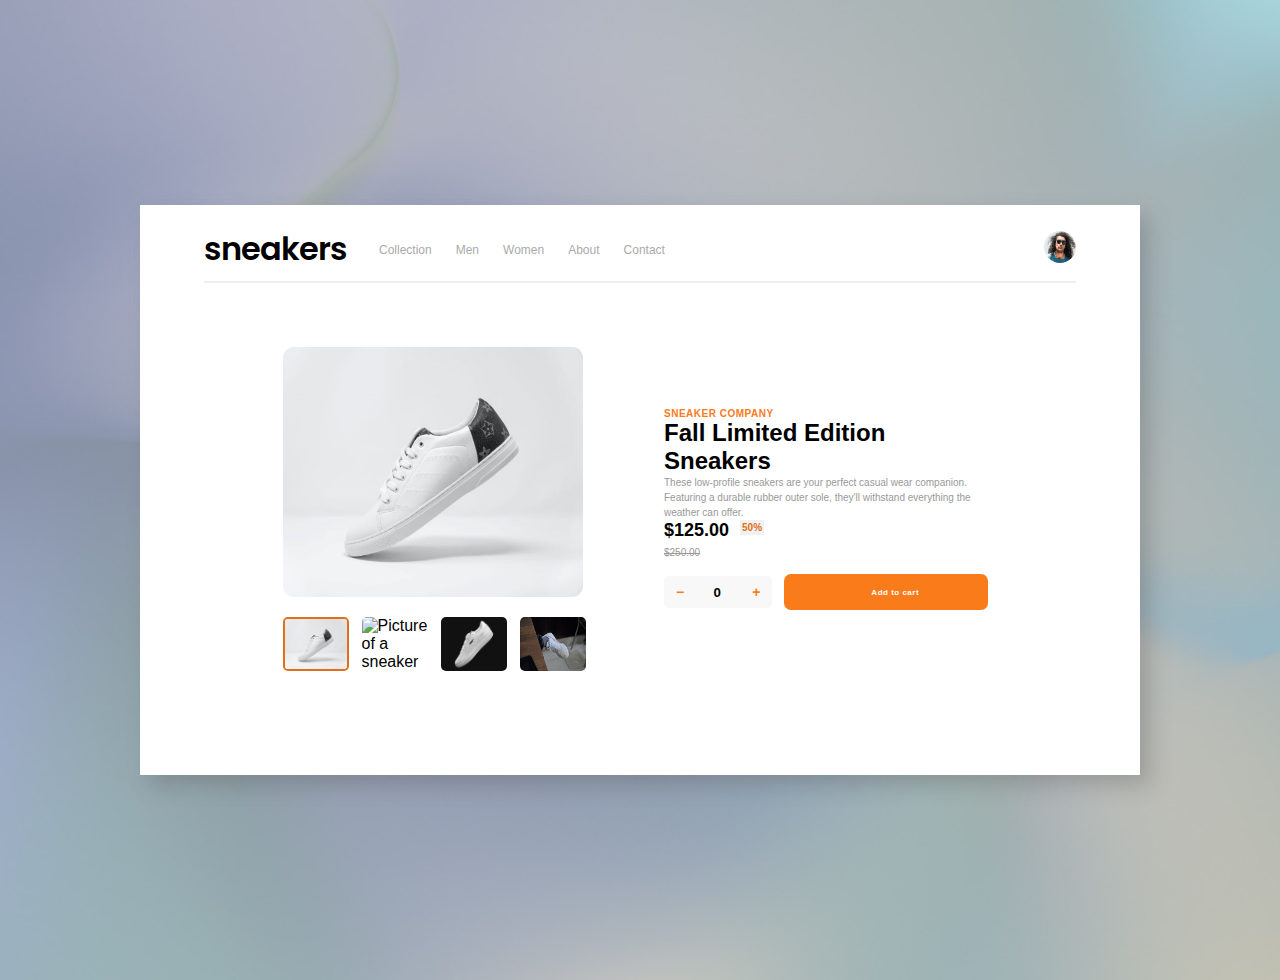
==== index.html @ 565fa470 "Initial commit" ====
<!DOCTYPE html>
<html lang="en">
  <head>
    <meta charset="UTF-8" />
    <meta http-equiv="X-UA-Compatible" content="IE=edge" />
    <meta name="viewport" content="width=device-width, initial-scale=1.0" />
    <link rel="preconnect" href="https://fonts.googleapis.com" />
    <link rel="preconnect" href="https://fonts.gstatic.com" crossorigin />
    <link
      href="https://fonts.googleapis.com/css2?family=Poppins:wght@600;700&display=swap"
      rel="stylesheet"
    />
    <link rel="stylesheet" href="style.css" />
    <title>Full Limited Edition Sneakers</title>
  </head>

  <body>
    <div class="container">
      <nav class="nav-bar">
        <h1 class="nav-bar-header">sneakers</h1>
        <ul class="nav-bar-list toggle">
          <li><a class="nav-bar-links" href="#">Collection</a></li>
          <li><a class="nav-bar-links" href="#">Men</a></li>
          <li><a class="nav-bar-links" href="#">Women</a></li>
          <li><a class="nav-bar-links" href="#">About</a></li>
          <li><a class="nav-bar-links" href="#">Contact</a></li>
        </ul>
        <div class="flex">
        <ion-icon class="nav-bar-icon" name="cart-outline"></ion-icon>
        
        <img
          src="tyler-nix-portrait.jpg"
          alt="Portait picture of Tyler Nix"
          class="nav-bar-img"
        /></div>
        <svg xmlns="http://www.w3.org/2000/svg" class="menu-btn" fill="none" viewBox="0 0 24 24" stroke="currentColor" stroke-width="2">
          <path stroke-linecap="round" stroke-linejoin="round" d="M4 6h16M4 12h16M4 18h16" />
        </svg>
      </nav>
      <main class="main-section">
        <div>
          <div class="main-images">
            <img
              src="sneaker-1.jpg"
              alt="Picture of a sneaker"
              class="main-img main-sneaker-one"
            />
            <img
              src="sneaker-2.jpg"
              alt="Picture of a sneaker"
              class="main-img main-sneaker-two hidden"
            />
            <img
              src="sneaker-3.jpg"
              alt="Picture of a sneaker"
              class="main-img main-sneaker-three hidden"
            />
            <img
              src="sneaker-4.jpg"
              alt="Picture of a sneaker"
              class="main-img main-sneaker-four hidden"
            />

            <button class="btn main-btn-left">
              <ion-icon
                class="chevron-icon"
                name="chevron-back-outline"
              ></ion-icon>
            </button>
            <button class="btn main-btn-right">
              <ion-icon
                class="chevron-icon"
                name="chevron-forward-outline"
              ></ion-icon>
            </button>
          </div>
          <div class="modal-images">
            <img
              src="sneaker-1.jpg"
              alt="Picture of a sneaker"
              class="modal-img sneaker-one active"
            />

            <img
              src="sneaker-2.jpg"
              alt="Picture of a sneaker"
              class="modal-img sneaker-two"
            />

            <img
              src="sneaker-3.jpg"
              alt="Picture of a sneaker"
              class="modal-img sneaker-three"
            />

            <img
              src="sneaker-4.jpg"
              alt="Picture of a sneaker"
              class="modal-img sneaker-four"
            />
          </div>
        </div>
        <div class="main-product-info">
          <h3 class="tertiary-heading">Sneaker company</h3>
          <h2 class="secondary-heading">
            Fall Limited Edition<br />
            Sneakers
          </h2>
          <p class="product-info">
            These low-profile sneakers are your perfect casual wear companion.
            Featuring a durable rubber outer sole, they'll withstand everything
            the weather can offer.
          </p>
          <div class="price-container">
            <span class="price">$125.00</span>
            <p class="old-price">$250.00</p>
          </div>
          <div class="center-elements">
            <div class="quantity-section">
              <button class="btns-up-down down">&#8722;</button
              ><input type="number" value="0" class="quantity"></input>
              <button class="btns-up-down up">&plus;</button>
            </div>
            <div class="cta-div">
              <a href="checkout.html" class="cta-btn"
                ><ion-icon class="cta-icon" name="cart-outline"></ion-icon>
                <span>Add to cart</span></a
              >
            </div>
          </div>
        </div>
        <div class="modal hidden">
          <div class="primary-img-container">
            <img
              name="slider"
              src="sneaker-1.jpg"
              alt="Picture of a sneaker"
              class="img-primary"
            />
            <button class="btn btn-left">
              <ion-icon
                class="chevron-icon"
                name="chevron-back-outline"
              ></ion-icon>
            </button>
            <button class="btn btn-right">
              <ion-icon
                class="chevron-icon"
                name="chevron-forward-outline"
              ></ion-icon>
            </button>
          </div>
          <div class="secondary-img-container">
            <img
              src="sneaker-1.jpg"
              alt="Picture of a sneaker"
              class="img-secondary"
            />
            <img
              src="sneaker-2.jpg"
              alt="Picture of a sneaker"
              class="img-secondary"
            />
            <img
              src="sneaker-3.jpg"
              alt="Picture of a sneaker"
              class="img-secondary"
            />
            <img
              src="sneaker-4.jpg"
              alt="Picture of a sneaker"
              class="img-secondary"
            />
          </div>
          <ion-icon class="close" name="close-outline"></ion-icon>
        </div>
        <div class="overlay hidden"></div>
      </main>
    </div>
    <script
      type="module"
      src="https://unpkg.com/ionicons@5.5.2/dist/ionicons/ionicons.esm.js"
    ></script>
    <script
      nomodule
      src="https://unpkg.com/ionicons@5.5.2/dist/ionicons/ionicons.js"
    ></script>
    <script src="script.js"></script>
    <script src="index.js"></script>
  </body>
</html>
---- style.css ----
* {
  box-sizing: border-box;
  margin: 0;
  padding: 0;
}

html {
  min-height: 100%;
}

body {
  min-height: 100%;
  margin: 40px;
  padding: 0;
  font-family: sans-serif;
  display: flex;
  justify-content: center;
  align-items: center;
  height: 100vh;
  background-image: url("background-img.jpg");
  background-repeat: no-repeat;
  background-size: cover;
}

.container {
  background-color: #fff;
  max-width: 1000px;
  max-height: 800px;
  /* height: 60%;
  width: 70%; */
  align-self: center;
  padding: 20px 64px 40px 64px;
  box-shadow: 10px 10px 20px rgba(88, 88, 88, 0.308);
  position: relative;
}

/* NAV-BAR */

.nav-bar {
  display: flex;
  align-items: center;
  max-width: 900px;
  margin: 0 auto;
  padding-bottom: 8px;
  border-bottom: 2px solid #f0f0f0;
}

.nav-bar-header {
  font-family: "Poppins", sans-serif;
  color: #000;
  font-weight: 600;
  letter-spacing: -1px;
  margin-right: 32px;
}

.nav-bar-list {
  display: flex;
  gap: 24px;
  list-style-type: none;
  margin-right: auto;
}

.nav-bar-links {
  text-decoration: none;
  color: #aaa;
  font-size: 12px;
}

.nav-bar-icon {
  height: 20px;
  width: 20px;
  color: #666;
}

.nav-bar-img {
  height: 32px;
  width: 32px;
  border-radius: 50%;
  margin-left: 24px;
}

.menu-btn {
  width: 24px;
  color: #666;
  display: none;
}

/* MAIN-SECTION */

/* IMAGES */

.main-section {
  display: grid;
  grid-template-columns: 1fr 1fr;
  align-items: center;
  place-items: center;
  gap: 48px;
  margin: 64px 48px;
}

.main-img {
  max-width: 300px;
  height: 250px;
  border-radius: 11px;
  margin-bottom: 16px;
}

.active {
  border: 2px solid #e16f17;
}

.modal-images {
  display: flex;
  gap: 13px;
}

.modal-img {
  max-width: 66px;
  border-radius: 5px;
}

/* PRODUCT INFO */

.main-product-info {
  margin-right: 40px;
}

.tertiary-heading {
  font-size: 10px;
  text-transform: uppercase;
  letter-spacing: 0.5px;
  color: #fa7b1a;
}

.secondary-heading {
  margin-top: 0;
}

.product-info {
  font-size: 10px;
  line-height: 1.5;
  color: #999;
}

.price {
  font-weight: bolder;
  font-size: 18px;
  position: relative;
}

.price::after {
  content: "50%";
  position: absolute;
  top: 0;
  right: -35px;
  font-size: 10px;
  padding: 2px;
  background-color: #f1f1f1;
  color: #e16f17;
}

.old-price {
  color: #999;
  font-size: 10px;
  text-decoration: line-through;
  margin: 6px 0 16px;
}

.quantity-section {
  display: inline-block;
  background-color: #f8f8f8;
  border-radius: 5px;
  overflow: hidden;
}

.btns-up-down {
  border: none;
  background-color: #f8f8f8;
  width: 32px;
  height: 32px;
  color: #fa7b1a;
  font-weight: bold;
  font-size: 14px;
  cursor: pointer;
}

.quantity {
  width: 40px;
  text-align: right;
  font-weight: bold;
  border: none;
  background-color: #f8f8f8;
}

.center-elements {
  display: flex;
  align-items: center;
  gap: 12px;
  flex-grow: 0;
  flex-shrink: 0;
}

.cta-btn {
  padding: 12px 0;
  background-color: #fa7b1a;
  color: #fff;
  text-decoration: none;
  font-size: 8px;
  font-weight: bold;
  text-align: center;
  letter-spacing: 0.5px;
  border-radius: 7px;
  display: flex;
  align-items: center;
  justify-content: center;
  gap: 6px;
}

.cta-icon {
  width: 12px;
  height: 12px;
}

.cta-div {
  max-width: 100%;
  flex-grow: 1;
  flex-shrink: 1;
}

.main-btn-right {
  display: none;
}

.main-btn-left {
  display: none;
}

/* MODAL */

.modal {
  position: absolute;
  z-index: 10;
}

.primary-img-container {
  position: relative;
}

.img-primary {
  width: 375px;
  border-radius: 11px;
}

.btn {
  height: 30px;
  width: 30px;
  background-color: #f1f1f1;
  position: absolute;
  border: none;
  border-radius: 50%;
  cursor: pointer;
  box-shadow: 0 0 2px 2px rgba(0, 0, 0, 0.61);
}

.btn-right {
  top: 50%;
  right: 0;
  transform: translate(50%, -50%);
}

.btn-left {
  top: 50%;
  left: 0;
  transform: translate(-50%, -50%);
}

.chevron-icon {
  height: 16px;
  width: 16px;
  padding: 4px;
}

.secondary-img-container {
  display: flex;
  justify-content: space-around;
  margin-top: 16px;
}

.img-secondary {
  width: 65px;
  height: 65px;
  border-radius: 7px;
}

.overlay {
  position: absolute;
  top: 0;
  left: 0;
  width: 100%;
  height: 100%;
  background-color: rgba(0, 0, 0, 0.8);
  z-index: 5;
}

.close {
  position: absolute;
  top: -30px;
  right: 0;
  color: #fff;
  height: 24px;
  width: 24px;
  cursor: pointer;
}

.hidden {
  display: none !important;
}

/* CHECKOUT */

.main-checkout {
  margin: 30px;
  font-size: 24px;
  display: flex;
  flex-direction: column;
  gap: 16px;
}

@media (max-width: 900px) {
  .main-section {
    gap: 32px;
    margin: 48px 24px;
  }

  .main-img {
    max-width: 250px;
  }

  .modal-images {
    gap: 16px;
  }

  .modal-img {
    max-width: 50px;
  }

  .tertiary-heading {
    font-size: 8px;
  }

  .secondary-heading {
    font-size: 20px;
    margin-bottom: 10px;
  }

  .quantity {
    display: inline-block;
    padding: 4px 8px;
    font-size: 12px;
    font-weight: bold;
  }
}

@media (max-width: 770px) {
  body {
    height: auto;
  }

  .nav-bar {
    display: flex;
    align-items: center;
    justify-content: space-between;
    max-width: 100%;
    margin: 0 auto;
    padding-bottom: 8px;
    border-bottom: none;
    position: relative;
  }

  .nav-bar-header {
    font-family: "Poppins", sans-serif;
    color: #000;
    font-weight: 600;
    letter-spacing: -1px;
    margin-left: 50px;
  }

  .nav-bar-list {
    position: absolute;
    top: 40px;
    height: 260px;
    width: 100%;
    background-color: #e16f17;
    opacity: 0.9;
    z-index: 1000;
    display: flex;
    flex-direction: column;
    align-items: center;
    justify-content: center;
  }

  .nav-bar-links {
    color: #fff;
    font-size: 18px;
  }

  .toggle {
    display: none;
  }

  .nav-bar-icon {
    height: 20px;
    width: 20px;
    color: #666;
  }

  .nav-bar-img {
    height: 32px;
    width: 32px;
    border-radius: 50%;
    margin-left: 24px;
    margin-right: 20px;
  }

  .menu-btn {
    display: block;
    position: absolute;
    top: 50%;
    left: 20px;
    transform: translateY(-50%);
  }

  .flex {
    display: flex;
    align-items: center;
  }

  .container {
    background-color: #fff;
    max-width: 1000px;
    max-height: 900px;
    /* height: 60%;
    width: 70%; */
    align-self: center;
    padding: 0;
    box-shadow: 10px 10px 20px rgba(88, 88, 88, 0.308);
    position: relative;
  }
  .main-section {
    display: grid;
    grid-template-columns: 1fr;
    align-items: center;
    place-items: center;
    gap: 0;
    margin: 0 0 64px 0;
  }

  .main-img {
    max-width: 100%;
    border-radius: 0;
    margin-bottom: 16px;
  }

  .modal-images {
    display: none;
  }

  .main-images {
    position: relative;
  }

  .main-btn-left {
    display: block;
    top: 0;
    left: 0;
    top: 50%;
    transform: translate(50%, -50%);
    background-color: #fff;
    box-shadow: 0 0 5px rgba(0, 0, 0, 0.5);
  }

  .main-btn-right {
    display: block;
    top: 0;
    right: 0;
    top: 50%;
    transform: translate(-50%, -50%);
    background-color: #fff;
    box-shadow: 0 0 5px rgba(0, 0, 0, 0.5);
  }

  .main-product-info {
    margin: 0 20px;
  }

  .tertiary-heading {
    font-size: 12px;
  }

  .secondary-heading {
    font-size: 26px;
  }

  .product-info {
    font-size: 14px;
    line-height: 2;
  }

  .price-container {
    display: flex;
    align-items: center;
    margin-bottom: 16px;
  }

  .price {
    font-weight: bold;
    font-size: 24px;
    margin-right: auto;
  }

  .price::after {
    top: 50%;
    right: -50px;
    font-size: 14px;
    padding: 4px;
    transform: translateY(-50%);
  }

  .old-price {
    font-size: 16px;
    margin: 0;
  }

  .quantity-section {
    display: flex;
    align-items: center;
    justify-content: space-between;
    padding: 8px;
    border-radius: 7px;
  }

  .btns-up-down {
    font-size: 20px;
  }

  .quantity {
    padding: 0;
    font-size: 16px;
  }

  .center-elements {
    display: flex;
    flex-direction: column;
    align-items: stretch;
    gap: 16px;
    flex-shrink: 1;
  }

  .cta-btn {
    padding: 14px 0;
    font-size: 12px;
    border-radius: 9px;
    gap: 12px;
  }

  .cta-icon {
    width: 18px;
    height: 18px;
  }

  .cta-div {
    max-width: 100%;
    flex-grow: 0;
    flex-shrink: 1;
  }
}
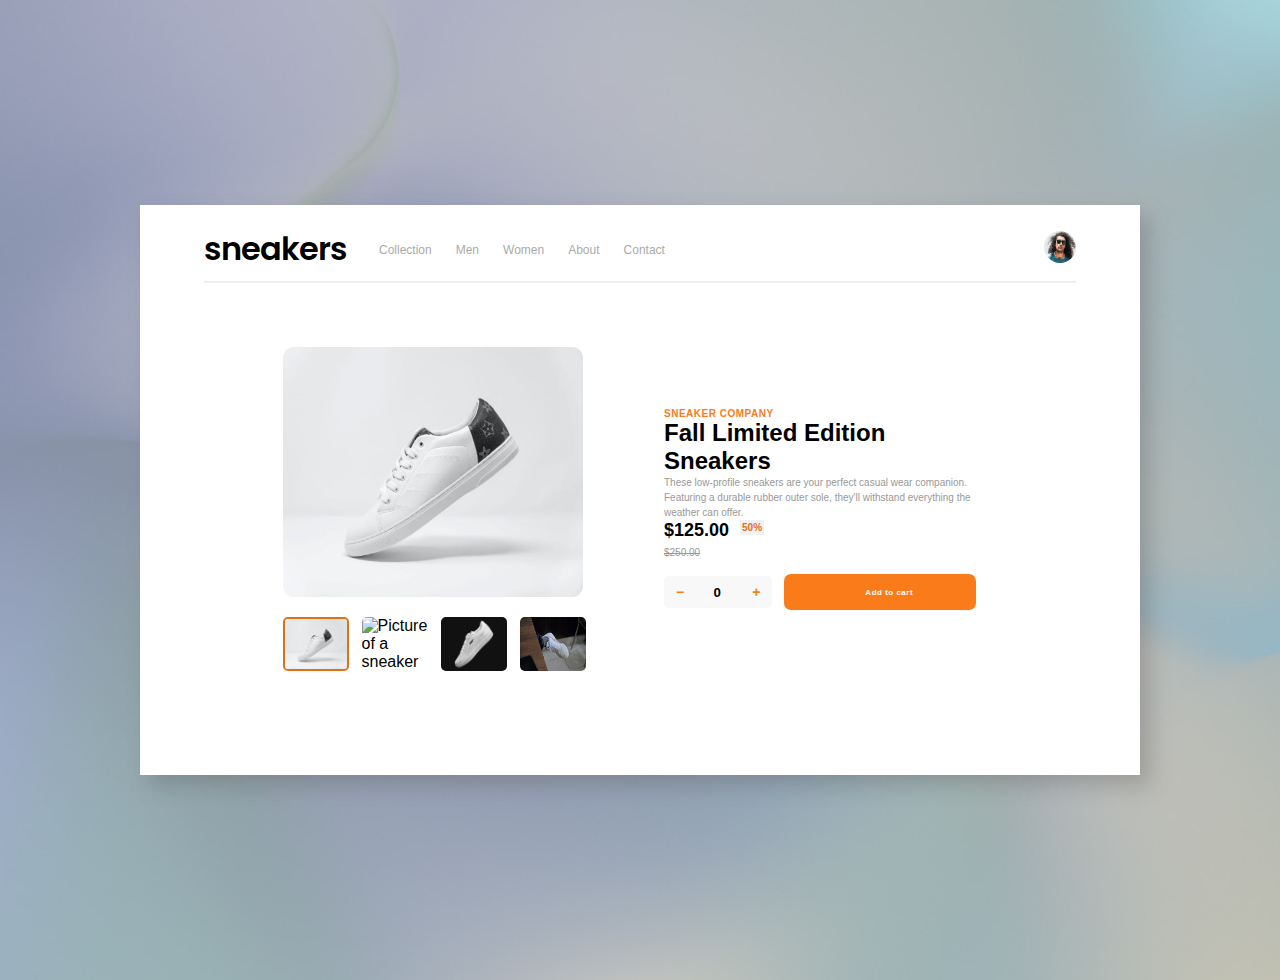
==== commit 83e8e9c8: "Total price added" ====
--- a/index.html
+++ b/index.html
@@ -127,6 +127,7 @@
                 <span>Add to cart</span></a
               >
             </div>
+            <div class="total-price"></div>
           </div>
         </div>
         <div class="modal hidden">
--- a/style.css
+++ b/style.css
@@ -227,6 +227,10 @@
   flex-shrink: 1;
 }
 
+.total-price {
+  font-weight: bold;
+}
+
 .main-btn-right {
   display: none;
 }
@@ -326,7 +330,7 @@
   gap: 16px;
 }
 
-@media (max-width: 900px) {
+@media (max-width: 954px) {
   .main-section {
     gap: 32px;
     margin: 48px 24px;
@@ -361,7 +365,7 @@
   }
 }
 
-@media (max-width: 770px) {
+@media (max-width: 860px) {
   body {
     height: auto;
   }
@@ -573,4 +577,8 @@
     flex-grow: 0;
     flex-shrink: 1;
   }
-}
+
+  .total-price {
+    text-align: center;
+  }
+}
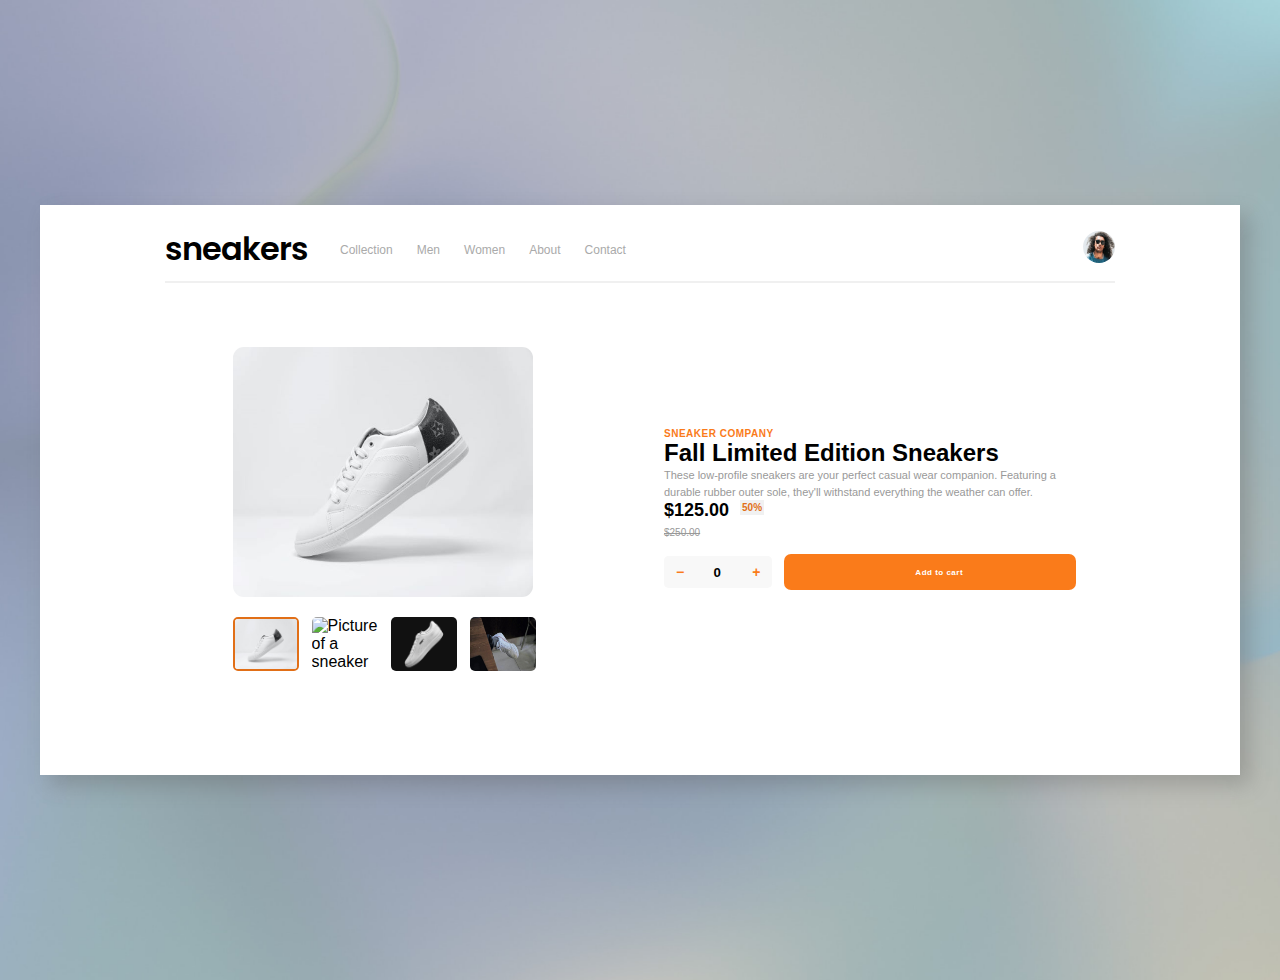
==== commit d5af6fca: "Checkout page modified" ====
--- a/index.html
+++ b/index.html
@@ -26,7 +26,7 @@
           <li><a class="nav-bar-links" href="#">Contact</a></li>
         </ul>
         <div class="flex">
-        <ion-icon class="nav-bar-icon" name="cart-outline"></ion-icon>
+          <a class="cart-link" hfre="checkout.html"><ion-icon class="nav-bar-icon" name="cart-outline"></ion-icon></a>
         
         <img
           src="tyler-nix-portrait.jpg"
@@ -102,17 +102,14 @@
         </div>
         <div class="main-product-info">
           <h3 class="tertiary-heading">Sneaker company</h3>
-          <h2 class="secondary-heading">
-            Fall Limited Edition<br />
-            Sneakers
-          </h2>
+          <h2 class="secondary-heading">Fall Limited Edition Sneakers</h2>
           <p class="product-info">
             These low-profile sneakers are your perfect casual wear companion.
             Featuring a durable rubber outer sole, they'll withstand everything
             the weather can offer.
           </p>
           <div class="price-container">
-            <span class="price">$125.00</span>
+            <span class="price">$<span class="price-num">125.00</span></span>
             <p class="old-price">$250.00</p>
           </div>
           <div class="center-elements">
@@ -122,7 +119,7 @@
               <button class="btns-up-down up">&plus;</button>
             </div>
             <div class="cta-div">
-              <a href="checkout.html" class="cta-btn"
+              <a href="#" class="cta-btn"
                 ><ion-icon class="cta-icon" name="cart-outline"></ion-icon>
                 <span>Add to cart</span></a
               >
@@ -177,6 +174,9 @@
         </div>
         <div class="overlay hidden"></div>
       </main>
+      <div class="alert alert-hidden">Quantity can't be 0! Please increase quantity and proceed to our checkout page
+        <ion-icon class="close-alert" name="close-outline"></ion-icon>
+      </div>
     </div>
     <script
       type="module"
--- a/style.css
+++ b/style.css
@@ -24,8 +24,8 @@
 
 .container {
   background-color: #fff;
-  max-width: 1000px;
-  max-height: 800px;
+  max-width: 1200px;
+  max-height: 1000px;
   /* height: 60%;
   width: 70%; */
   align-self: center;
@@ -39,7 +39,7 @@
 .nav-bar {
   display: flex;
   align-items: center;
-  max-width: 900px;
+  max-width: 950px;
   margin: 0 auto;
   padding-bottom: 8px;
   border-bottom: 2px solid #f0f0f0;
@@ -70,6 +70,7 @@
   height: 20px;
   width: 20px;
   color: #666;
+  cursor: pointer;
 }
 
 .nav-bar-img {
@@ -137,7 +138,7 @@
 }
 
 .product-info {
-  font-size: 10px;
+  font-size: 11px;
   line-height: 1.5;
   color: #999;
 }
@@ -316,18 +317,41 @@
   cursor: pointer;
 }
 
+.alert {
+  width: 50%;
+  height: 50%;
+  position: absolute;
+  top: 25%;
+  left: 25%;
+  background-color: rgba(255, 255, 255);
+  color: #000;
+  box-shadow: 5px 10px 10px rgba(0, 0, 0, 0.509);
+  font-size: 24px;
+  font-weight: bold;
+  display: grid;
+  place-items: center;
+  text-align: center;
+  transition: all 0.4s;
+  padding: 10px;
+}
+
+.alert-hidden {
+  transition: all 0.3s;
+  transform: translateX(-300%);
+  opacity: 0;
+}
+
+.close-alert {
+  font-size: 48px;
+  cursor: pointer;
+  transition: all 0.3s;
+}
+.close-alert:hover {
+  transform: scale(1.3);
+}
+
 .hidden {
   display: none !important;
-}
-
-/* CHECKOUT */
-
-.main-checkout {
-  margin: 30px;
-  font-size: 24px;
-  display: flex;
-  flex-direction: column;
-  gap: 16px;
 }
 
 @media (max-width: 954px) {
@@ -362,6 +386,12 @@
     padding: 4px 8px;
     font-size: 12px;
     font-weight: bold;
+  }
+
+  .alert {
+    width: 60%;
+    height: 60%;
+    left: 20%;
   }
 }
 
@@ -581,4 +611,11 @@
   .total-price {
     text-align: center;
   }
-}
+
+  .alert {
+    width: 65%;
+    height: 70%;
+    top: 15%;
+    left: 15%;
+  }
+}
